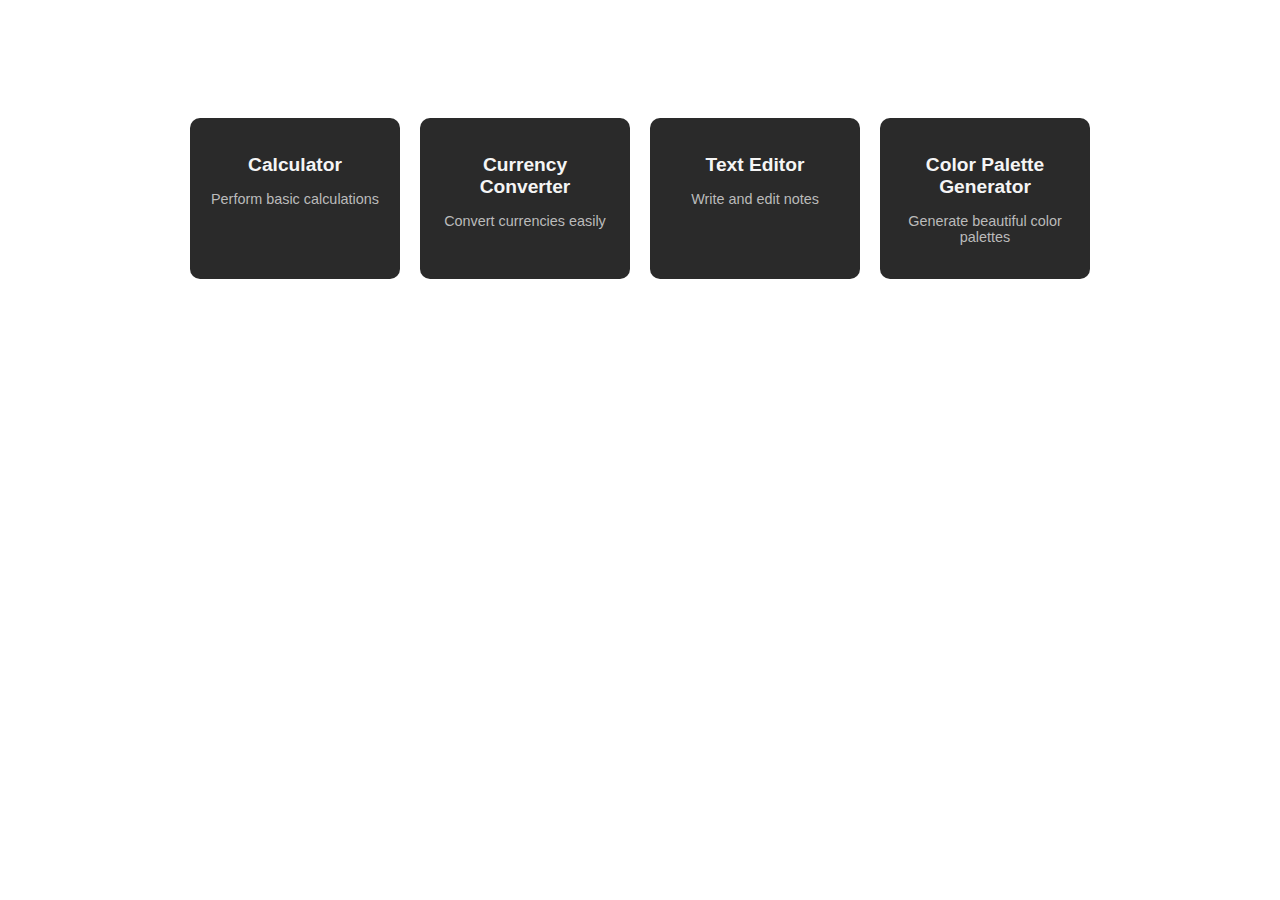
==== index.html @ b46685d9 "Added Text editor, Color Palette Generator and Currency Converter" ====
<!DOCTYPE html>
<html lang="en">
<head>
    <meta charset="UTF-8">
    <meta name="viewport" content="width=device-width, initial-scale=1.0">
    <title>Public Tools Dashboard</title>
    <link rel="stylesheet" href="style.css">
    <script defer src="script.js"></script>
</head>
<body>
    <div class="dashboard">
        <h1 class="title">Tools Dashboard</h1>
        <div class="tools-container">
            <div class="tool-card" onclick="navigateTo('calculator')">
                <h2>Calculator</h2>
                <p>Perform basic calculations</p>
            </div>
            <div class="tool-card" onclick="navigateTo('converter')">
                <h2>Currency Converter</h2>
                <p>Convert currencies easily</p>
            </div>
            <div class="tool-card" onclick="navigateTo('notes')">
                <h2>Text Editor</h2>
                <p>Write and edit notes</p>
            </div>
            <div class="tool-card" onclick="navigateTo('todo')">
                <h2>Color Palette Generator</h2>
                <p>Generate beautiful color palettes</p>
            </div>
        </div>
    </div>
</body>
</html>
---- style.css ----
/* General Styles */
body {
    font-family: 'Arial', sans-serif;
    color: #e0e0e0;
    text-align: center;
    margin: 0;
    padding: 20px;
}

/* Title */
.title {
    font-size: 2rem;
    font-weight: 600;
    margin-bottom: 20px;
    color: #ffffff;
}

/* Tools Container */
.tools-container {
    display: grid;
    grid-template-columns: repeat(auto-fit, minmax(200px, 1fr));
    gap: 20px;
    max-width: 900px;
    margin: auto;
    padding: 20px;
}

/* Tool Cards */
.tool-card {
    background: #2a2a2a; /* Slightly grey for visibility */
    padding: 20px;
    border-radius: 10px;
    box-shadow: 0 2px 10px rgba(255, 255, 255, 0.1);
    cursor: pointer;
    transition: all 0.3s ease-in-out;
    text-align: center;
}

.tool-card h2 {
    font-size: 1.2rem;
    margin-bottom: 10px;
    color: #f5f5f5;
}

.tool-card p {
    font-size: 0.9rem;
    color: #bbb;
}

/* Hover Effect */
.tool-card:hover {
    transform: translateY(-5px);
    box-shadow: 0 5px 15px rgba(255, 255, 255, 0.2);
}

/* Responsive */
@media (max-width: 600px) {
    .tools-container {
        grid-template-columns: 1fr;
    }
}
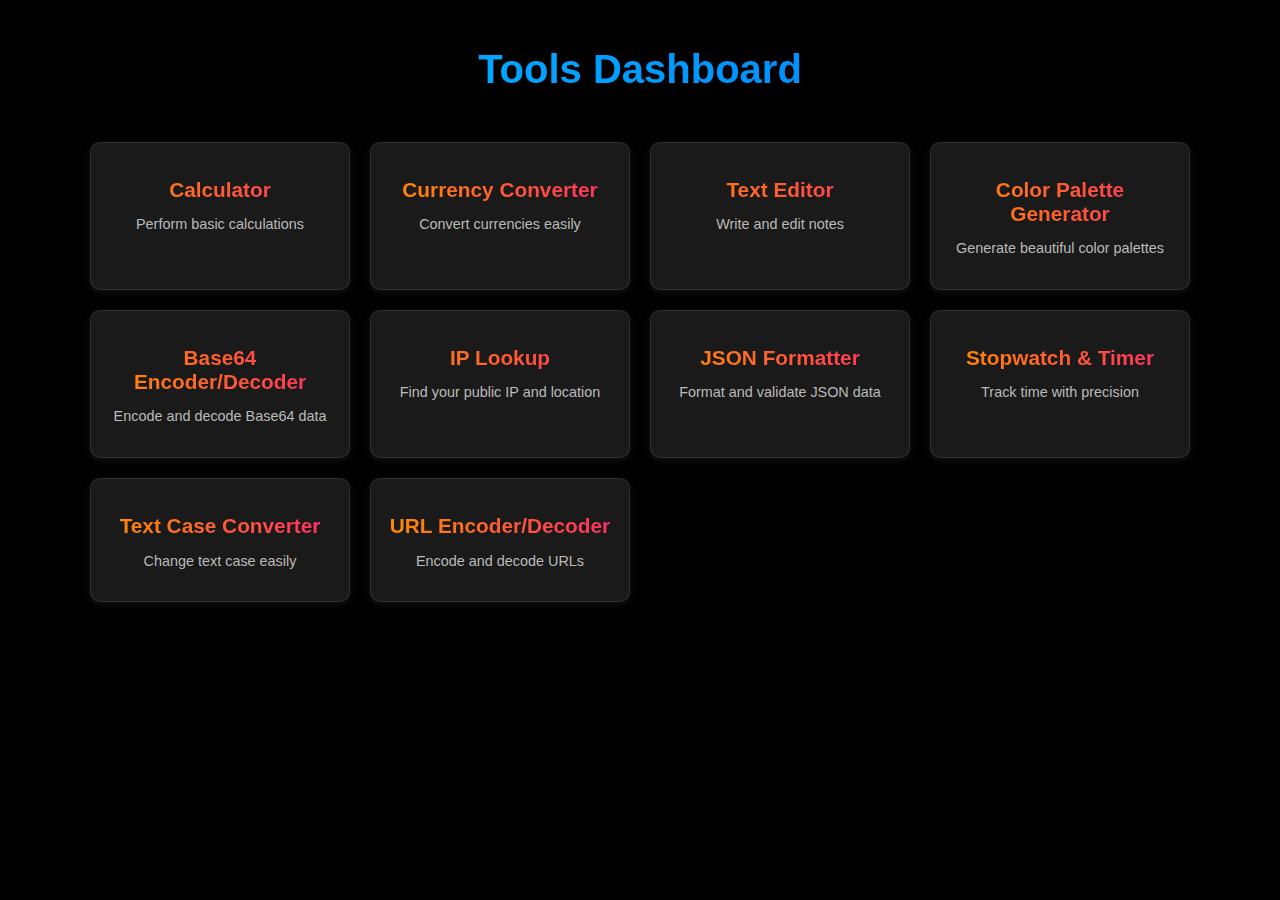
==== commit 26e5fa64: "Added more Tools" ====
--- a/index.html
+++ b/index.html
@@ -15,17 +15,41 @@
                 <h2>Calculator</h2>
                 <p>Perform basic calculations</p>
             </div>
-            <div class="tool-card" onclick="navigateTo('converter')">
+            <div class="tool-card" onclick="navigateTo('currency-converter')">
                 <h2>Currency Converter</h2>
                 <p>Convert currencies easily</p>
             </div>
-            <div class="tool-card" onclick="navigateTo('notes')">
+            <div class="tool-card" onclick="navigateTo('text-editor')">
                 <h2>Text Editor</h2>
                 <p>Write and edit notes</p>
             </div>
-            <div class="tool-card" onclick="navigateTo('todo')">
+            <div class="tool-card" onclick="navigateTo('color-palette-generator')">
                 <h2>Color Palette Generator</h2>
                 <p>Generate beautiful color palettes</p>
+            </div>
+            <div class="tool-card" onclick="navigateTo('base64')">
+                <h2>Base64 Encoder/Decoder</h2>
+                <p>Encode and decode Base64 data</p>
+            </div>
+            <div class="tool-card" onclick="navigateTo('ip-lookup')">
+                <h2>IP Lookup</h2>
+                <p>Find your public IP and location</p>
+            </div>
+            <div class="tool-card" onclick="navigateTo('json-formatter')">
+                <h2>JSON Formatter</h2>
+                <p>Format and validate JSON data</p>
+            </div>
+            <div class="tool-card" onclick="navigateTo('stopwatch-timer')">
+                <h2>Stopwatch & Timer</h2>
+                <p>Track time with precision</p>
+            </div>
+            <div class="tool-card" onclick="navigateTo('text-case')">
+                <h2>Text Case Converter</h2>
+                <p>Change text case easily</p>
+            </div>
+            <div class="tool-card" onclick="navigateTo('url-encoder')">
+                <h2>URL Encoder/Decoder</h2>
+                <p>Encode and decode URLs</p>
             </div>
         </div>
     </div>
--- a/style.css
+++ b/style.css
@@ -1,6 +1,7 @@
 /* General Styles */
 body {
     font-family: 'Arial', sans-serif;
+    background: #000; /* Full black background */
     color: #e0e0e0;
     text-align: center;
     margin: 0;
@@ -9,37 +10,43 @@
 
 /* Title */
 .title {
-    font-size: 2rem;
-    font-weight: 600;
-    margin-bottom: 20px;
-    color: #ffffff;
+    font-size: 2.5rem;
+    font-weight: 700;
+    margin-bottom: 30px;
+    background: linear-gradient(90deg, #00c6ff, #0072ff); /* Modern blue gradient */
+    -webkit-background-clip: text;
+    -webkit-text-fill-color: transparent; /* Gradient text */
 }
 
 /* Tools Container */
 .tools-container {
     display: grid;
-    grid-template-columns: repeat(auto-fit, minmax(200px, 1fr));
+    grid-template-columns: repeat(auto-fit, minmax(220px, 1fr));
     gap: 20px;
-    max-width: 900px;
+    max-width: 1100px;
     margin: auto;
     padding: 20px;
 }
 
 /* Tool Cards */
 .tool-card {
-    background: #2a2a2a; /* Slightly grey for visibility */
-    padding: 20px;
+    background: #1a1a1a; /* Dark grey for visibility */
+    padding: 18px;
     border-radius: 10px;
-    box-shadow: 0 2px 10px rgba(255, 255, 255, 0.1);
+    box-shadow: 0 2px 8px rgba(255, 255, 255, 0.08); /* Subtle white glow */
     cursor: pointer;
     transition: all 0.3s ease-in-out;
     text-align: center;
+    border: 1px solid rgba(255, 255, 255, 0.1); /* Subtle border */
 }
 
 .tool-card h2 {
-    font-size: 1.2rem;
-    margin-bottom: 10px;
-    color: #f5f5f5;
+    font-size: 1.3rem;
+    font-weight: bold;
+    margin-bottom: 6px;
+    background: linear-gradient(90deg, #ff8c00, #ff2e63); /* Modern warm gradient */
+    -webkit-background-clip: text;
+    -webkit-text-fill-color: transparent; /* Gradient effect */
 }
 
 .tool-card p {
@@ -49,8 +56,9 @@
 
 /* Hover Effect */
 .tool-card:hover {
-    transform: translateY(-5px);
-    box-shadow: 0 5px 15px rgba(255, 255, 255, 0.2);
+    transform: translateY(-4px);
+    box-shadow: 0 5px 12px rgba(255, 255, 255, 0.15); /* Subtle white glow */
+    border-color: rgba(255, 255, 255, 0.3);
 }
 
 /* Responsive */
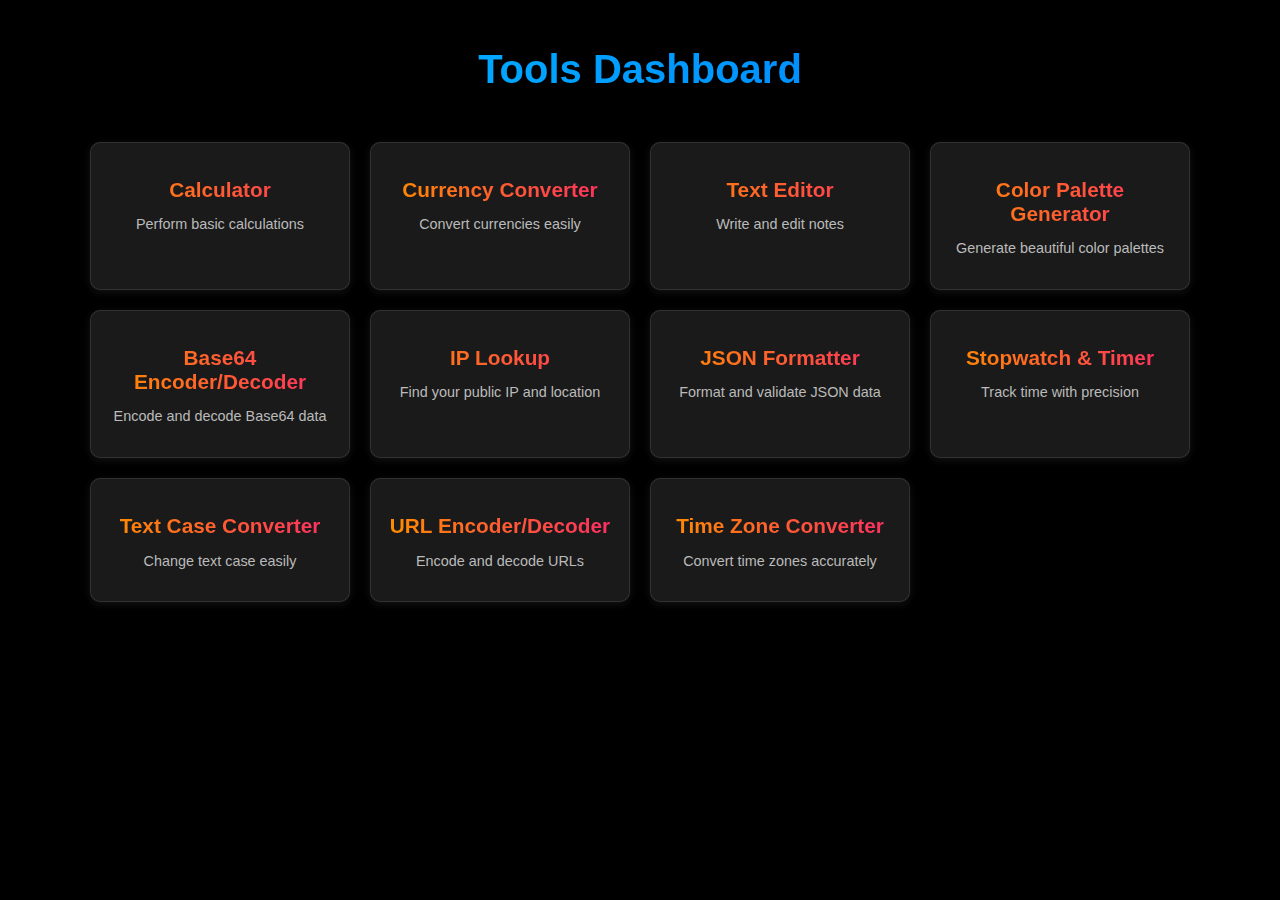
==== commit 85544760: "Fixed navigation" ====
--- a/index.html
+++ b/index.html
@@ -27,7 +27,7 @@
                 <h2>Color Palette Generator</h2>
                 <p>Generate beautiful color palettes</p>
             </div>
-            <div class="tool-card" onclick="navigateTo('base64')">
+            <div class="tool-card" onclick="navigateTo('base64-encoder-decoder')">
                 <h2>Base64 Encoder/Decoder</h2>
                 <p>Encode and decode Base64 data</p>
             </div>
@@ -43,13 +43,17 @@
                 <h2>Stopwatch & Timer</h2>
                 <p>Track time with precision</p>
             </div>
-            <div class="tool-card" onclick="navigateTo('text-case')">
+            <div class="tool-card" onclick="navigateTo('text-case-converter')">
                 <h2>Text Case Converter</h2>
                 <p>Change text case easily</p>
             </div>
-            <div class="tool-card" onclick="navigateTo('url-encoder')">
+            <div class="tool-card" onclick="navigateTo('url-encoder-decoder')">
                 <h2>URL Encoder/Decoder</h2>
                 <p>Encode and decode URLs</p>
+            </div>
+            <div class="tool-card" onclick="navigateTo('time-zone-converter')">
+                <h2>Time Zone Converter</h2>
+                <p>Convert time zones accurately</p>
             </div>
         </div>
     </div>
--- a/style.css
+++ b/style.css
@@ -67,3 +67,4 @@
         grid-template-columns: 1fr;
     }
 }
+
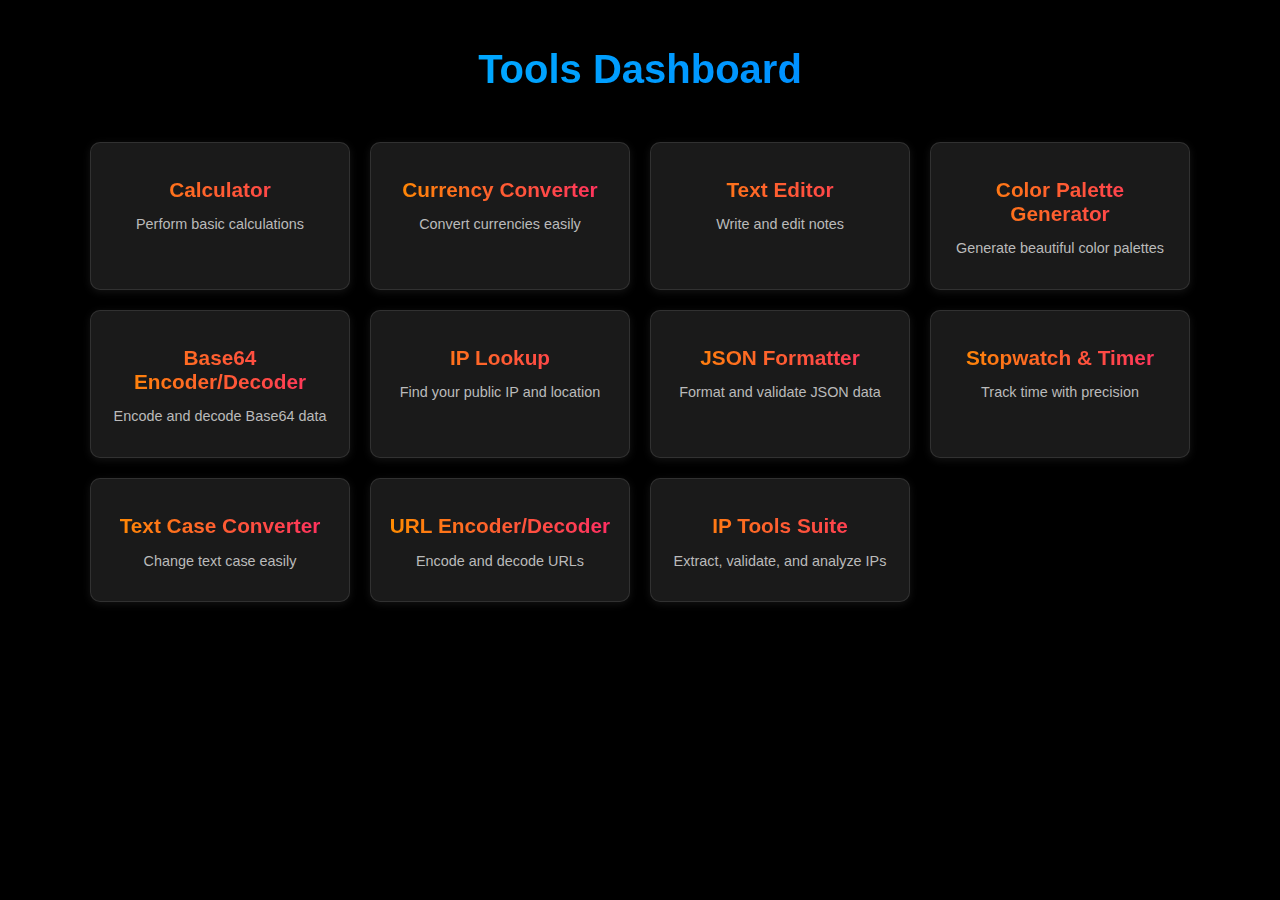
==== commit 1193f024: "Added IP Suite" ====
--- a/index.html
+++ b/index.html
@@ -27,7 +27,7 @@
                 <h2>Color Palette Generator</h2>
                 <p>Generate beautiful color palettes</p>
             </div>
-            <div class="tool-card" onclick="navigateTo('base64-encoder-decoder')">
+            <div class="tool-card" onclick="navigateTo('base64')">
                 <h2>Base64 Encoder/Decoder</h2>
                 <p>Encode and decode Base64 data</p>
             </div>
@@ -43,17 +43,17 @@
                 <h2>Stopwatch & Timer</h2>
                 <p>Track time with precision</p>
             </div>
-            <div class="tool-card" onclick="navigateTo('text-case-converter')">
+            <div class="tool-card" onclick="navigateTo('text-case')">
                 <h2>Text Case Converter</h2>
                 <p>Change text case easily</p>
             </div>
-            <div class="tool-card" onclick="navigateTo('url-encoder-decoder')">
+            <div class="tool-card" onclick="navigateTo('url-encoder')">
                 <h2>URL Encoder/Decoder</h2>
                 <p>Encode and decode URLs</p>
             </div>
-            <div class="tool-card" onclick="navigateTo('time-zone-converter')">
-                <h2>Time Zone Converter</h2>
-                <p>Convert time zones accurately</p>
+            <div class="tool-card" onclick="navigateTo('ip-suite')">
+                <h2>IP Tools Suite</h2>
+                <p>Extract, validate, and analyze IPs</p>
             </div>
         </div>
     </div>
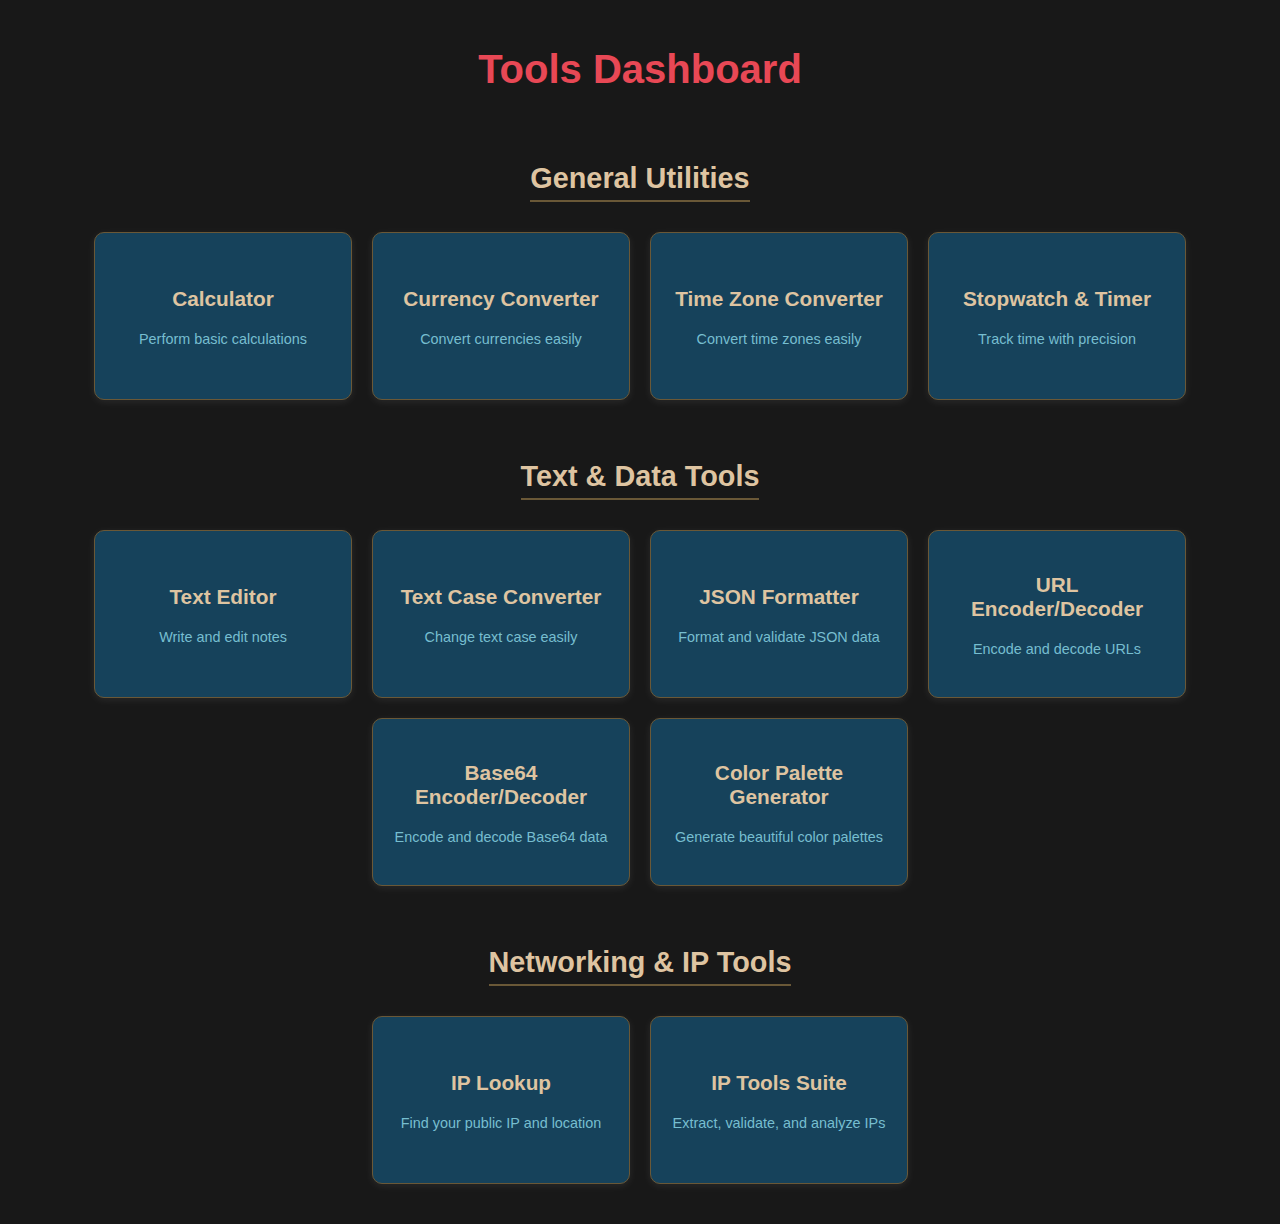
==== commit 7b08a39a: "Changed Dashboard Colors" ====
--- a/index.html
+++ b/index.html
@@ -10,6 +10,9 @@
 <body>
     <div class="dashboard">
         <h1 class="title">Tools Dashboard</h1>
+
+        <!-- General Utilities -->
+        <h2 class="category-title">General Utilities</h2>
         <div class="tools-container">
             <div class="tool-card" onclick="navigateTo('calculator')">
                 <h2>Calculator</h2>
@@ -19,43 +22,58 @@
                 <h2>Currency Converter</h2>
                 <p>Convert currencies easily</p>
             </div>
+            <div class="tool-card" onclick="navigateTo('time-zone')">
+                <h2>Time Zone Converter</h2>
+                <p>Convert time zones easily</p>
+            </div>
+            <div class="tool-card" onclick="navigateTo('stopwatch-timer')">
+                <h2>Stopwatch & Timer</h2>
+                <p>Track time with precision</p>
+            </div>
+        </div>
+
+        <!-- Text & Data Tools -->
+        <h2 class="category-title">Text & Data Tools</h2>
+        <div class="tools-container">
             <div class="tool-card" onclick="navigateTo('text-editor')">
                 <h2>Text Editor</h2>
                 <p>Write and edit notes</p>
+            </div>
+            <div class="tool-card" onclick="navigateTo('text-case')">
+                <h2>Text Case Converter</h2>
+                <p>Change text case easily</p>
+            </div>
+            <div class="tool-card" onclick="navigateTo('json-formatter')">
+                <h2>JSON Formatter</h2>
+                <p>Format and validate JSON data</p>
+            </div>
+            <div class="tool-card" onclick="navigateTo('url-encoder')">
+                <h2>URL Encoder/Decoder</h2>
+                <p>Encode and decode URLs</p>
+            </div>
+            <div class="tool-card" onclick="navigateTo('base64')">
+                <h2>Base64 Encoder/Decoder</h2>
+                <p>Encode and decode Base64 data</p>
             </div>
             <div class="tool-card" onclick="navigateTo('color-palette-generator')">
                 <h2>Color Palette Generator</h2>
                 <p>Generate beautiful color palettes</p>
             </div>
-            <div class="tool-card" onclick="navigateTo('base64')">
-                <h2>Base64 Encoder/Decoder</h2>
-                <p>Encode and decode Base64 data</p>
-            </div>
+        </div>
+
+        <!-- Networking & IP Tools -->
+        <h2 class="category-title">Networking & IP Tools</h2>
+        <div class="tools-container">
             <div class="tool-card" onclick="navigateTo('ip-lookup')">
                 <h2>IP Lookup</h2>
                 <p>Find your public IP and location</p>
-            </div>
-            <div class="tool-card" onclick="navigateTo('json-formatter')">
-                <h2>JSON Formatter</h2>
-                <p>Format and validate JSON data</p>
-            </div>
-            <div class="tool-card" onclick="navigateTo('stopwatch-timer')">
-                <h2>Stopwatch & Timer</h2>
-                <p>Track time with precision</p>
-            </div>
-            <div class="tool-card" onclick="navigateTo('text-case')">
-                <h2>Text Case Converter</h2>
-                <p>Change text case easily</p>
-            </div>
-            <div class="tool-card" onclick="navigateTo('url-encoder')">
-                <h2>URL Encoder/Decoder</h2>
-                <p>Encode and decode URLs</p>
             </div>
             <div class="tool-card" onclick="navigateTo('ip-suite')">
                 <h2>IP Tools Suite</h2>
                 <p>Extract, validate, and analyze IPs</p>
             </div>
         </div>
+
     </div>
 </body>
 </html>
--- a/style.css
+++ b/style.css
@@ -1,8 +1,8 @@
 /* General Styles */
 body {
     font-family: 'Arial', sans-serif;
-    background: #000; /* Full black background */
-    color: #e0e0e0;
+    background: #181818; /* Matte Black */
+    color: #dec4a1; /* Dun */
     text-align: center;
     margin: 0;
     padding: 20px;
@@ -13,15 +13,26 @@
     font-size: 2.5rem;
     font-weight: 700;
     margin-bottom: 30px;
-    background: linear-gradient(90deg, #00c6ff, #0072ff); /* Modern blue gradient */
-    -webkit-background-clip: text;
-    -webkit-text-fill-color: transparent; /* Gradient text */
+    color: #e84855; /* Red Crayola */
+}
+
+/* Category Titles */
+.category-title {
+    font-size: 1.8rem;
+    font-weight: bold;
+    margin-top: 40px;
+    margin-bottom: 10px;
+    color: #dec4a1; /* Dun */
+    display: inline-block;
+    border-bottom: 2px solid #6a5837; /* Field Drab */
+    padding-bottom: 5px;
 }
 
 /* Tools Container */
 .tools-container {
-    display: grid;
-    grid-template-columns: repeat(auto-fit, minmax(220px, 1fr));
+    display: flex;
+    flex-wrap: wrap;
+    justify-content: center; /* Ensures symmetry */
     gap: 20px;
     max-width: 1100px;
     margin: auto;
@@ -30,41 +41,52 @@
 
 /* Tool Cards */
 .tool-card {
-    background: #1a1a1a; /* Dark grey for visibility */
+    background: #16425b; /* Dark Blue-Grey */
     padding: 18px;
     border-radius: 10px;
     box-shadow: 0 2px 8px rgba(255, 255, 255, 0.08); /* Subtle white glow */
     cursor: pointer;
     transition: all 0.3s ease-in-out;
     text-align: center;
-    border: 1px solid rgba(255, 255, 255, 0.1); /* Subtle border */
+    border: 1px solid #6a5837; /* Field Drab */
+    width: 220px;
+    height: 130px;
+    display: flex;
+    flex-direction: column;
+    justify-content: center;
+    align-items: center;
 }
 
+/* Tool Card Titles */
 .tool-card h2 {
     font-size: 1.3rem;
     font-weight: bold;
     margin-bottom: 6px;
-    background: linear-gradient(90deg, #ff8c00, #ff2e63); /* Modern warm gradient */
-    -webkit-background-clip: text;
-    -webkit-text-fill-color: transparent; /* Gradient effect */
+    color: #dec4a1; /* Dun */
 }
 
+/* Tool Card Descriptions */
 .tool-card p {
     font-size: 0.9rem;
-    color: #bbb;
+    color: #76bed0; /* Sky Blue */
 }
 
 /* Hover Effect */
 .tool-card:hover {
     transform: translateY(-4px);
-    box-shadow: 0 5px 12px rgba(255, 255, 255, 0.15); /* Subtle white glow */
-    border-color: rgba(255, 255, 255, 0.3);
+    box-shadow: 0 5px 12px rgba(255, 255, 255, 0.15);
+    border-color: #e84855; /* Red Crayola */
+    background: #dd2d4a; /* Vivid Red */
 }
 
 /* Responsive */
-@media (max-width: 600px) {
+@media (max-width: 768px) {
     .tools-container {
-        grid-template-columns: 1fr;
+        flex-direction: column;
+        align-items: center;
+    }
+
+    .tool-card {
+        width: 80%;
     }
 }
-
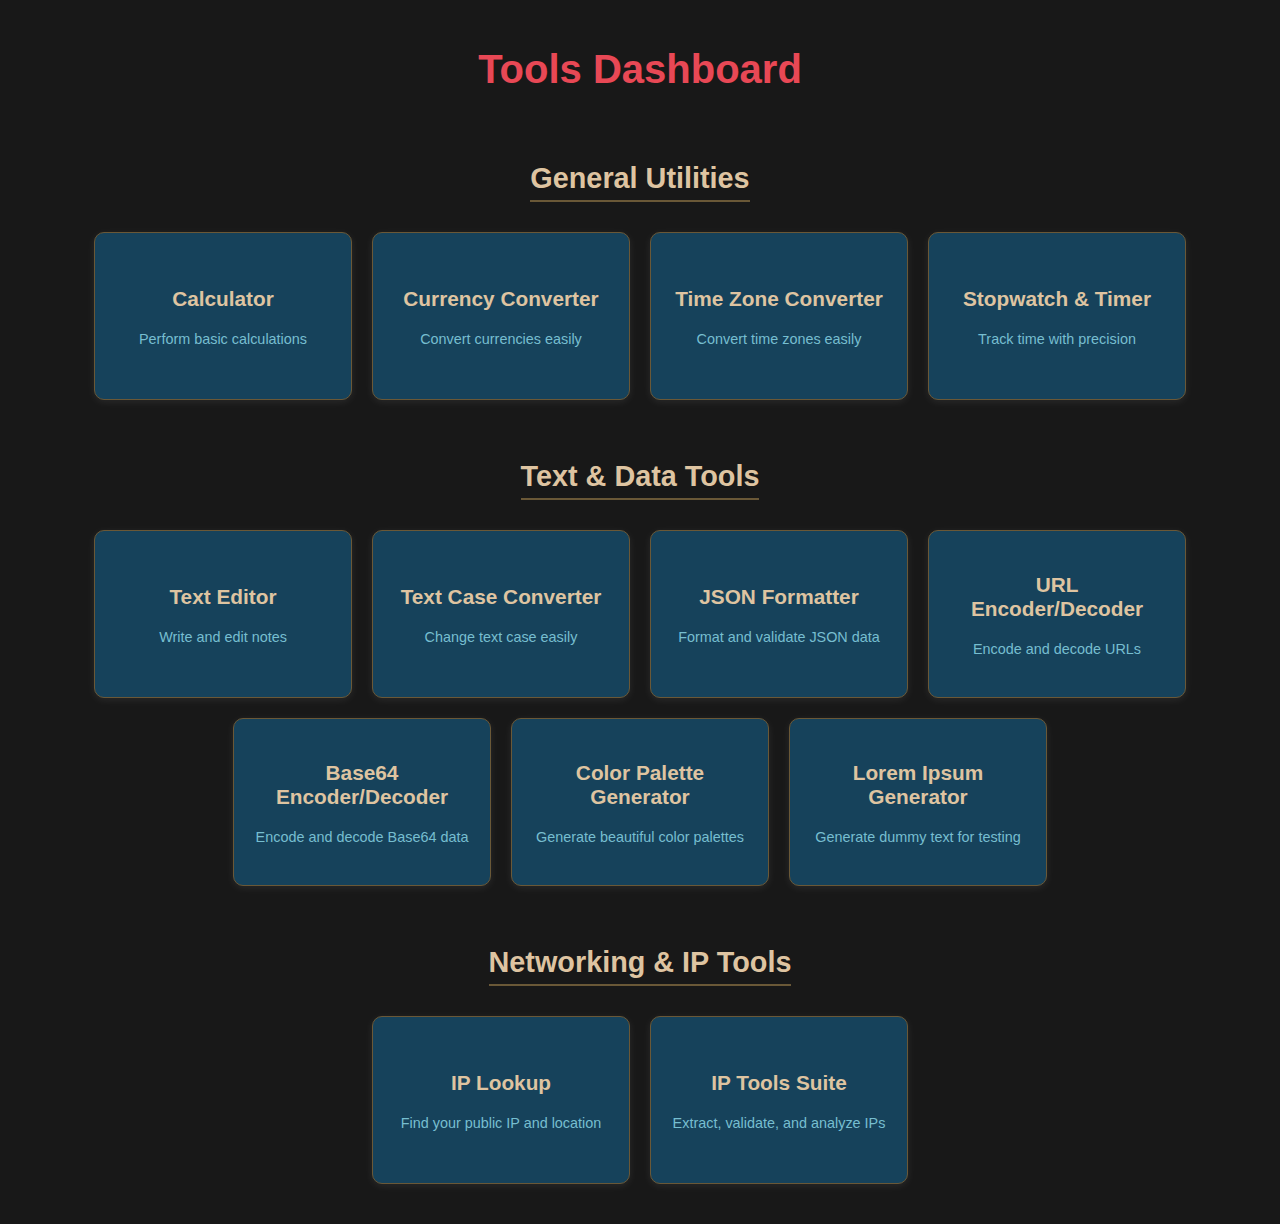
==== commit 2ceb791e: "Added Lorem Ipsum generator navigation to dashboard" ====
--- a/index.html
+++ b/index.html
@@ -59,6 +59,10 @@
                 <h2>Color Palette Generator</h2>
                 <p>Generate beautiful color palettes</p>
             </div>
+            <div class="tool-card" onclick="navigateTo('lorem-ipsum')">
+                <h2>Lorem Ipsum Generator</h2>
+                <p>Generate dummy text for testing</p>
+            </div>
         </div>
 
         <!-- Networking & IP Tools -->
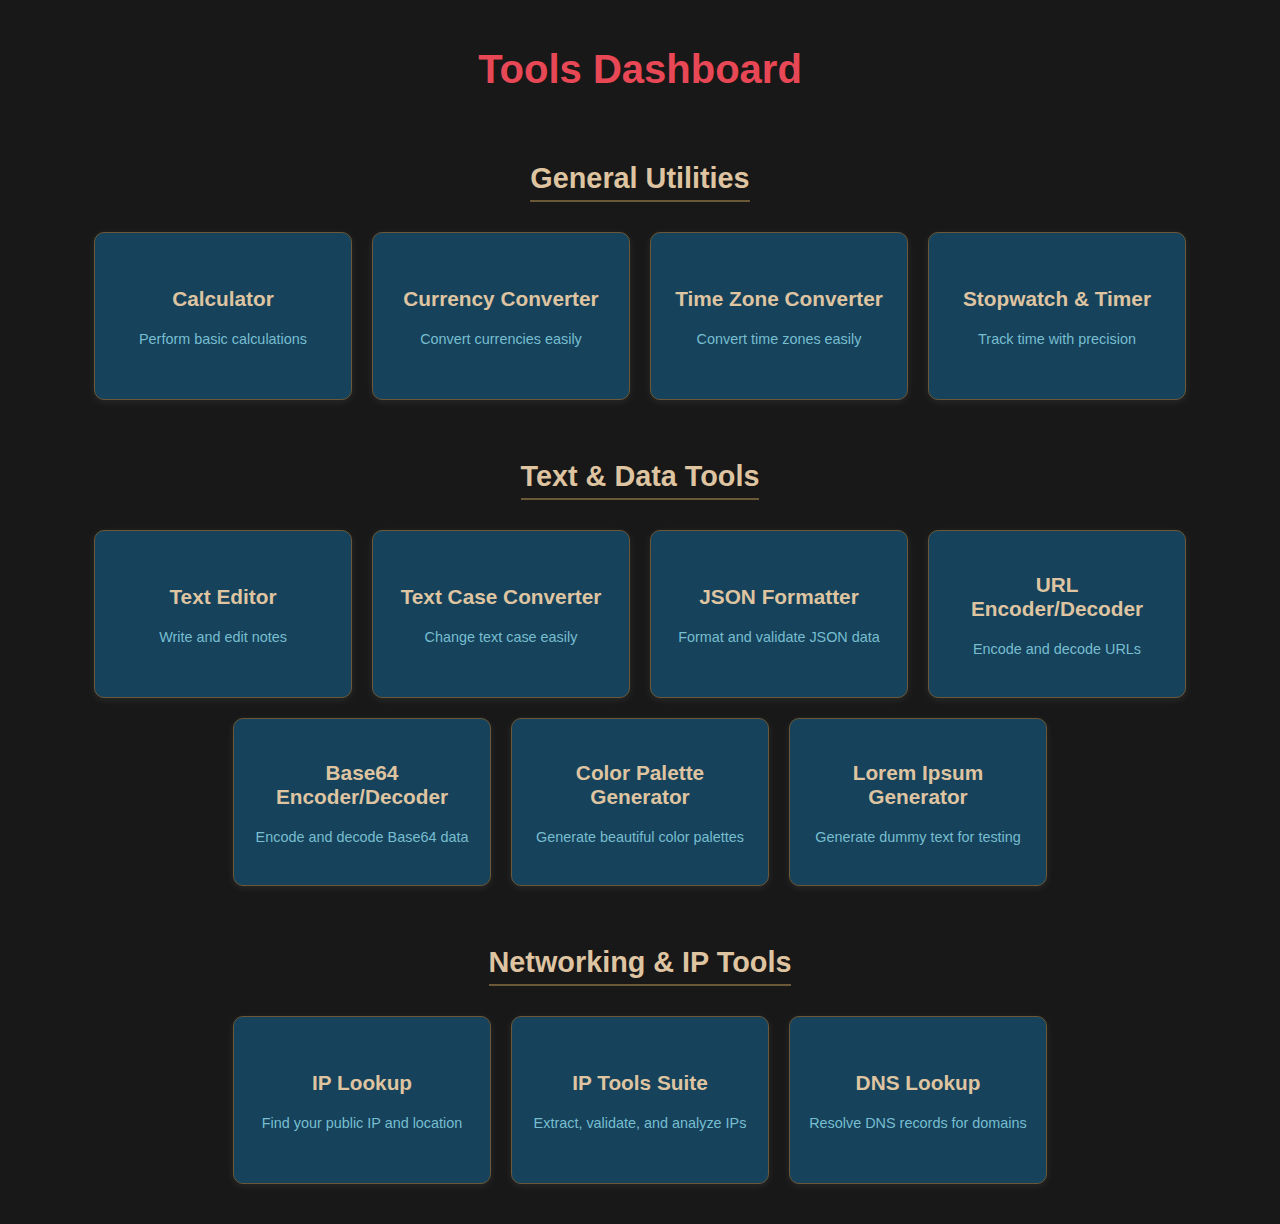
==== commit 2591b7eb: "Added DNS Lookup Tool" ====
--- a/index.html
+++ b/index.html
@@ -76,6 +76,10 @@
                 <h2>IP Tools Suite</h2>
                 <p>Extract, validate, and analyze IPs</p>
             </div>
+            <div class="tool-card" onclick="navigateTo('dns-lookup')">
+                <h2>DNS Lookup</h2>
+                <p>Resolve DNS records for domains</p>
+            </div>
         </div>
 
     </div>
